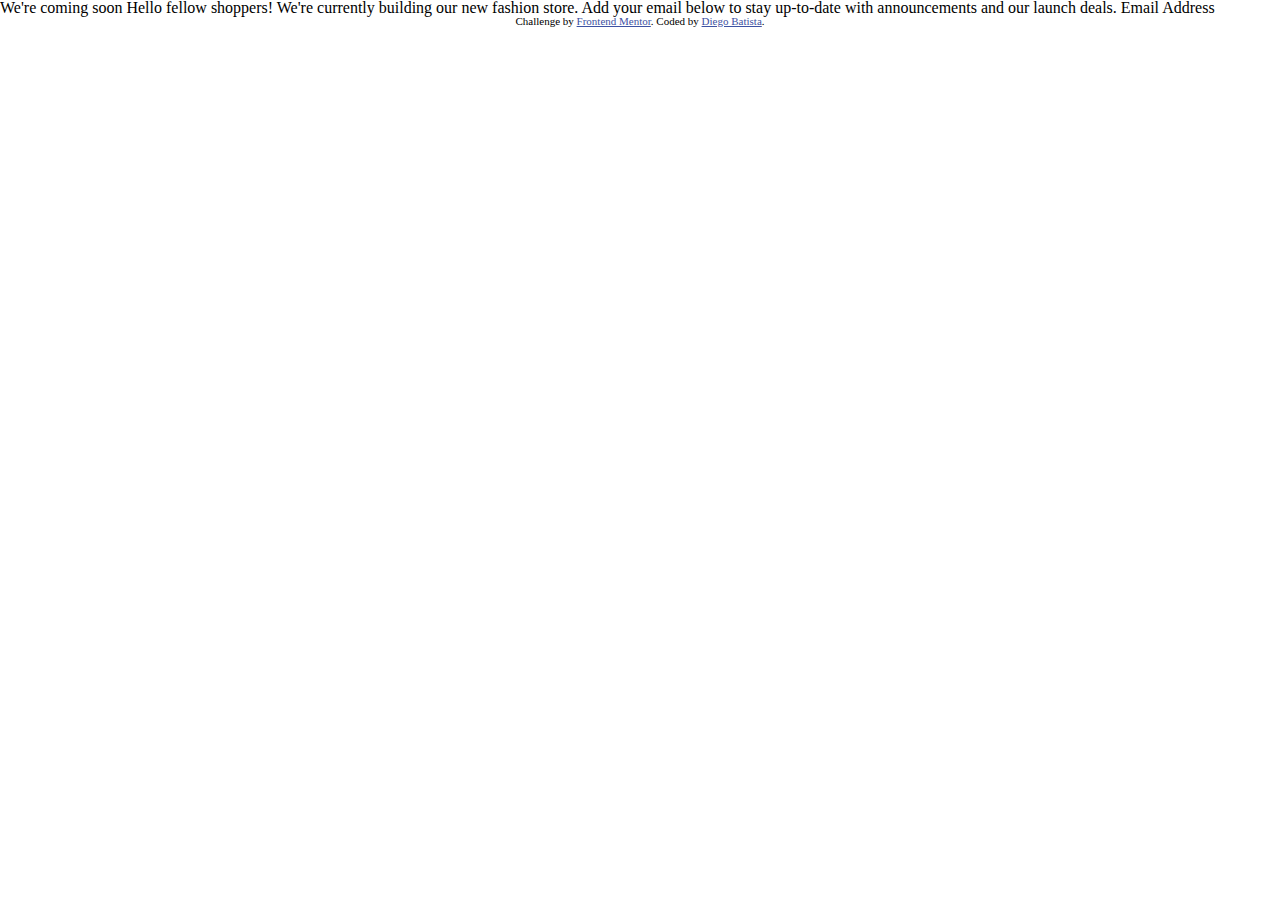
==== Newbie/base-apparel-coming-soon-master/index.html @ d7cc46e0 "New project" ====
<!DOCTYPE html>
<html lang="en">
<head>
  <meta charset="UTF-8">
  <meta name="viewport" content="width=device-width, initial-scale=1.0"> <!-- displays site properly based on user's device -->
  <link rel="icon" type="image/png" sizes="32x32" href="./images/favicon-32x32.png">
  <title>Frontend Mentor | Base Apparel coming soon page</title>
  <link rel="stylesheet" href="css/reset.css">
  <link rel="stylesheet" href="css/style.css">

  <!-- Feel free to remove these styles or customise in your own stylesheet 👍 -->
  <style>
    .attribution { font-size: 11px; text-align: center; }
    .attribution a { color: hsl(228, 45%, 44%); }
  </style>
</head>
<body>

  We're coming soon

  Hello fellow shoppers! We're currently building our new fashion store. 
  Add your email below to stay up-to-date with announcements and our launch deals.

  Email Address
  
  <footer>
    <p class="attribution">
      Challenge by <a href="https://www.frontendmentor.io?ref=challenge" target="_blank">Frontend Mentor</a>. 
      Coded by <a href="#">Diego Batista</a>.
    </p>
  </footer>
</body>
</html>
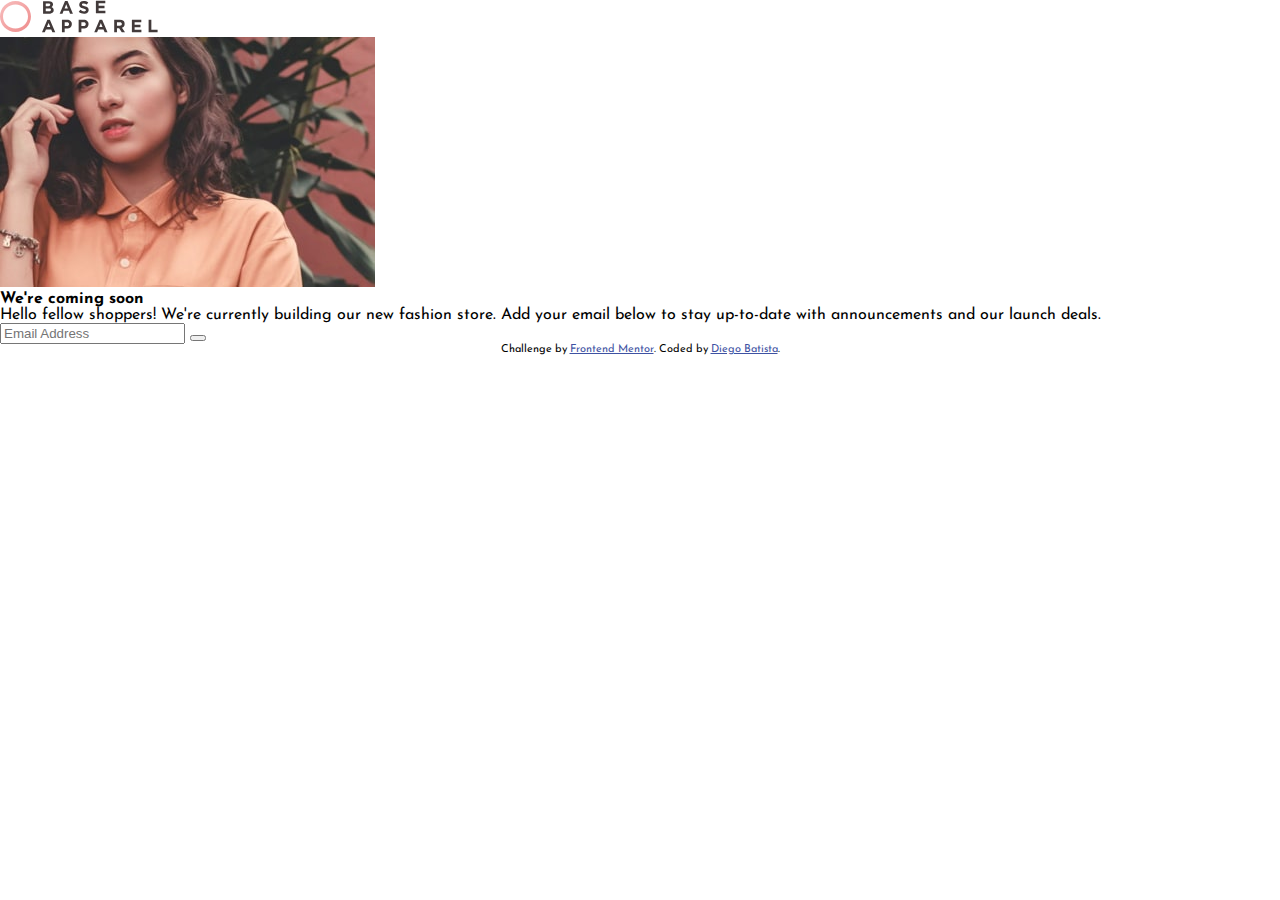
==== commit 354620ee: "Update index.html and style.css" ====
--- a/Newbie/base-apparel-coming-soon-master/index.html
+++ b/Newbie/base-apparel-coming-soon-master/index.html
@@ -1,33 +1,56 @@
 <!DOCTYPE html>
 <html lang="en">
-<head>
-  <meta charset="UTF-8">
-  <meta name="viewport" content="width=device-width, initial-scale=1.0"> <!-- displays site properly based on user's device -->
-  <link rel="icon" type="image/png" sizes="32x32" href="./images/favicon-32x32.png">
-  <title>Frontend Mentor | Base Apparel coming soon page</title>
-  <link rel="stylesheet" href="css/reset.css">
-  <link rel="stylesheet" href="css/style.css">
+  <head>
+    <meta charset="UTF-8">
+    <meta name="viewport" content="width=device-width, initial-scale=1.0"> <!-- displays site properly based on user's device -->
+    <link rel="icon" type="image/png" sizes="32x32" href="./images/favicon-32x32.png">
+    <title>Frontend Mentor | Base Apparel coming soon page</title>
+    <link href="https://fonts.googleapis.com/css?family=Josefin+Sans:300,400,600&display=swap" rel="stylesheet">
+    <link rel="stylesheet" href="css/reset.css">
+    <link rel="stylesheet" href="css/style.css">
 
-  <!-- Feel free to remove these styles or customise in your own stylesheet 👍 -->
-  <style>
-    .attribution { font-size: 11px; text-align: center; }
-    .attribution a { color: hsl(228, 45%, 44%); }
-  </style>
-</head>
-<body>
+    <!-- Feel free to remove these styles or customise in your own stylesheet 👍 -->
+    <style>
+      .attribution { font-size: 11px; text-align: center; }
+      .attribution a { color: hsl(228, 45%, 44%); }
+    </style>
+  </head>
+  <body>
+    <!-- HEADER -->
+    <header>
+      <div class="container">
+        <img src="images/logo.svg" alt="Logomarca">
+      </div>
+    </header>
 
-  We're coming soon
+    <!-- BG, INFO AND EMAIL -->
+    <main>
+      <div class="bg-main">
+        <img src="images/hero-mobile.jpg" alt="Background">
+      </div>
 
-  Hello fellow shoppers! We're currently building our new fashion store. 
-  Add your email below to stay up-to-date with announcements and our launch deals.
+      <div class="inf-email">
+        <div class="inf">
+          <h1>We're <span>coming soon</span></h1>
+          <p>
+            Hello fellow shoppers! We're currently building our new fashion store. 
+            Add your email below to stay up-to-date with announcements and our launch deals.
+          </p>
+        </div> 
 
-  Email Address
-  
-  <footer>
-    <p class="attribution">
-      Challenge by <a href="https://www.frontendmentor.io?ref=challenge" target="_blank">Frontend Mentor</a>. 
-      Coded by <a href="#">Diego Batista</a>.
-    </p>
-  </footer>
-</body>
+        <div class="input-email">
+          <input type="email" placeholder="Email Address">
+          <button class="btn-primary"></button>
+        </div>        
+      </div>
+    </main>    
+    
+    <!-- FOOTER -->
+    <footer>
+      <p class="attribution">
+        Challenge by <a href="https://www.frontendmentor.io?ref=challenge" target="_blank">Frontend Mentor</a>. 
+        Coded by <a href="#">Diego Batista</a>.
+      </p>
+    </footer>
+  </body>
 </html>--- a/Newbie/base-apparel-coming-soon-master/css/style.css
+++ b/Newbie/base-apparel-coming-soon-master/css/style.css
@@ -0,0 +1,3 @@
+body {
+    font-family: 'Josefin Sans', sans-serif;
+}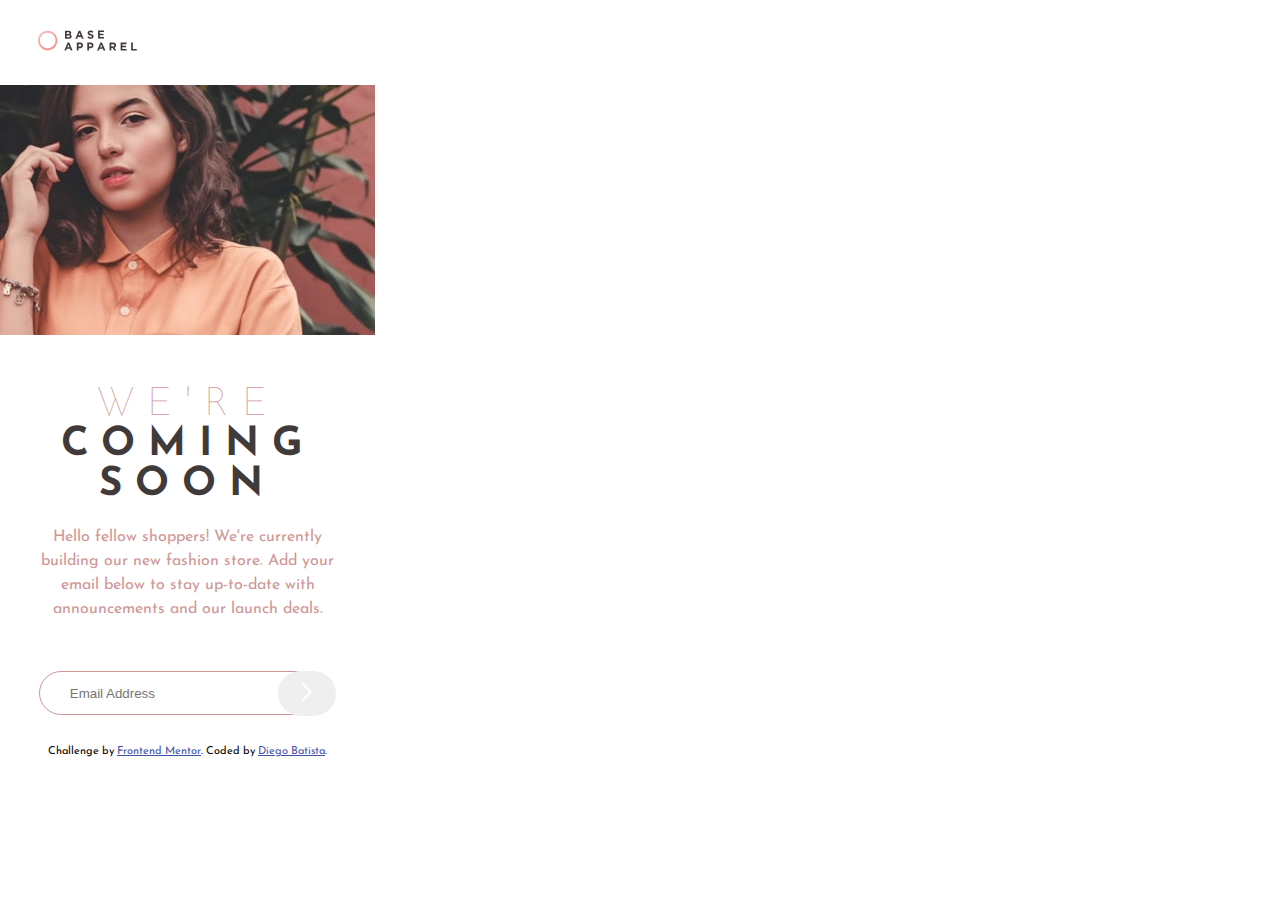
==== commit b13839b0: "Update index.html and style.css" ====
--- a/Newbie/base-apparel-coming-soon-master/index.html
+++ b/Newbie/base-apparel-coming-soon-master/index.html
@@ -17,30 +17,33 @@
   </head>
   <body>
     <!-- HEADER -->
-    <header>
+    <header class="header">
       <div class="container">
-        <img src="images/logo.svg" alt="Logomarca">
+        <img class="logo" src="images/logo.svg" alt="Logomarca">
       </div>
     </header>
 
     <!-- BG, INFO AND EMAIL -->
-    <main>
+    <main class="main">
       <div class="bg-main">
-        <img src="images/hero-mobile.jpg" alt="Background">
       </div>
 
       <div class="inf-email">
         <div class="inf">
-          <h1>We're <span>coming soon</span></h1>
-          <p>
-            Hello fellow shoppers! We're currently building our new fashion store. 
-            Add your email below to stay up-to-date with announcements and our launch deals.
-          </p>
+          <div class="container">
+            <h1>We're <span>coming soon</span></h1>
+            <p>
+              Hello fellow shoppers! We're currently building our new fashion store. 
+              Add your email below to stay up-to-date with announcements and our launch deals.
+            </p>
+          </div>
         </div> 
 
         <div class="input-email">
-          <input type="email" placeholder="Email Address">
-          <button class="btn-primary"></button>
+          <div class="container">
+            <input type="email" placeholder="Email Address">
+            <button><img src="images/icon-arrow.svg" alt="button-arrow"></button>
+          </div>
         </div>        
       </div>
     </main>    
--- a/Newbie/base-apparel-coming-soon-master/css/style.css
+++ b/Newbie/base-apparel-coming-soon-master/css/style.css
@@ -1,3 +1,85 @@
+:root {
+    --des-red: hsl(0, 36%, 70%);
+    --soft-red: hsl(0, 93%, 68%);
+    --dark-red: hsl(0, 6%, 24%);
+}
+
 body {
+    max-width: 375px;
     font-family: 'Josefin Sans', sans-serif;
+    font-size: 16px;
+}
+
+.container {
+    max-width: 80%;
+    margin: 0 auto;
+}
+
+/* HEADER */
+.header {
+    padding: 30px 0;
+}
+
+.header .logo {
+    max-width: 100px;
+}
+
+/* MAIN */
+.main .bg-main {
+    background-image: url(../images/hero-mobile.jpg);
+    width: 100%;
+    height: 250px;
+}
+
+.main .inf {
+    text-align: center;
+    margin: 50px 0;
+}
+
+.main .inf h1 {
+    font-size: 2.5rem;
+    text-transform: uppercase;
+    font-weight: lighter;
+    margin: 0 auto;
+    color: var(--des-red);
+    letter-spacing: .8rem;
+    text-align: center;
+}
+
+.main .inf span {
+    font-weight: 900;
+    color: var(--dark-red);
+}
+
+.main .inf p {
+    color: var(--des-red);
+    line-height: 1.5rem;
+    margin: 20px 0;
+}
+
+.main .input-email .container {
+    max-width: 90%;
+    display: flex;
+    flex-direction: row;
+    margin-bottom: 30px;
+    align-items: center;
+}
+
+.main .input-email input {
+    position: relative;
+    left: 20px;
+    width: 75%;
+    height: 40px;
+    border: 1px solid var(--des-red);
+    border-radius: 30px;
+    padding-left: 30px;
+}
+
+.main .input-email button {
+    position: relative;
+    left: -20px;
+    width: 60px;
+    height: 45px;
+    border: none;
+    border-radius: 25px;
 }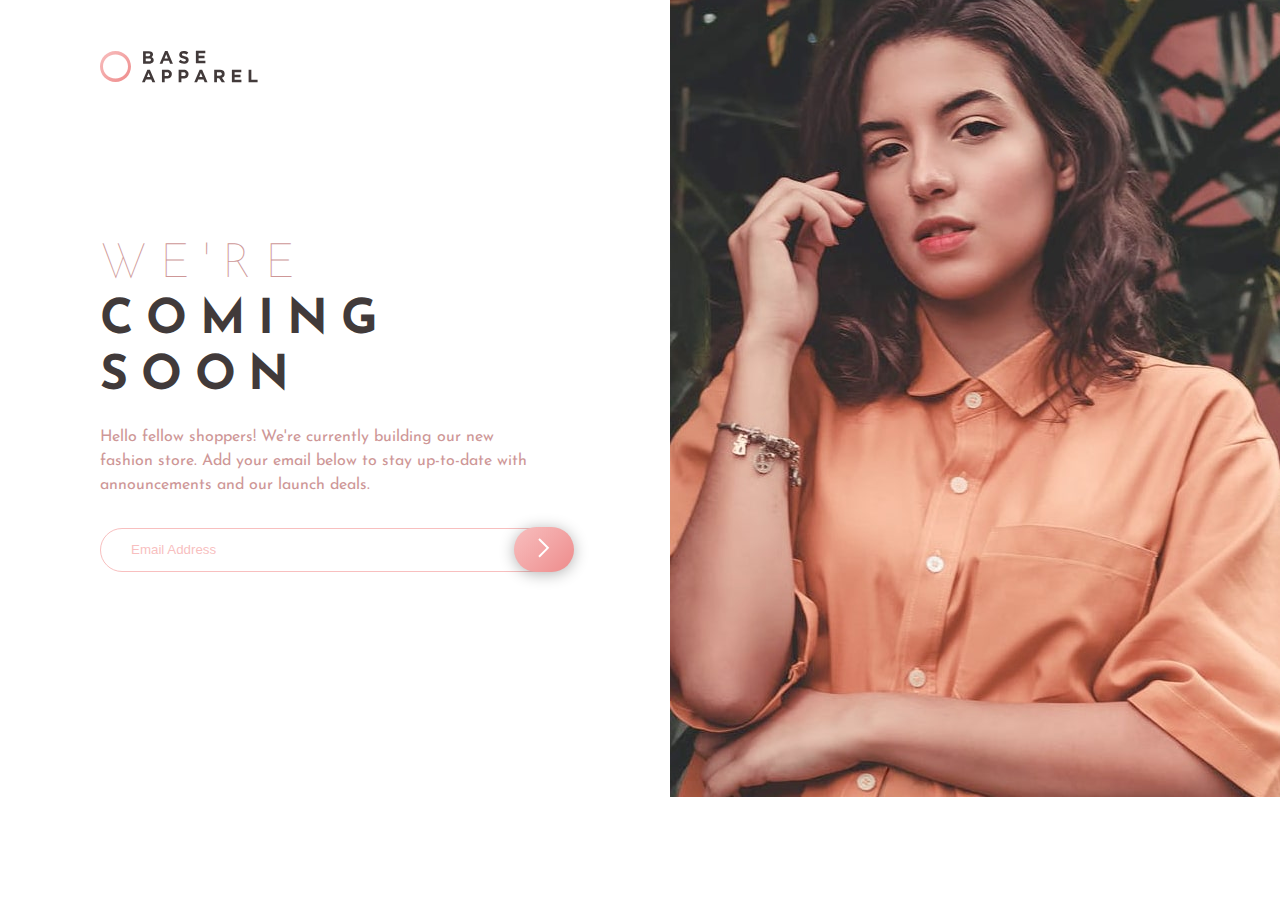
==== commit 91eae6ab: "Update index.html and style.css desktop Ok!" ====
--- a/Newbie/base-apparel-coming-soon-master/index.html
+++ b/Newbie/base-apparel-coming-soon-master/index.html
@@ -8,12 +8,6 @@
     <link href="https://fonts.googleapis.com/css?family=Josefin+Sans:300,400,600&display=swap" rel="stylesheet">
     <link rel="stylesheet" href="css/reset.css">
     <link rel="stylesheet" href="css/style.css">
-
-    <!-- Feel free to remove these styles or customise in your own stylesheet 👍 -->
-    <style>
-      .attribution { font-size: 11px; text-align: center; }
-      .attribution a { color: hsl(228, 45%, 44%); }
-    </style>
   </head>
   <body>
     <!-- HEADER -->
@@ -25,8 +19,7 @@
 
     <!-- BG, INFO AND EMAIL -->
     <main class="main">
-      <div class="bg-main">
-      </div>
+      <div class="bg-main"></div>
 
       <div class="inf-email">
         <div class="inf">
@@ -46,14 +39,6 @@
           </div>
         </div>        
       </div>
-    </main>    
-    
-    <!-- FOOTER -->
-    <footer>
-      <p class="attribution">
-        Challenge by <a href="https://www.frontendmentor.io?ref=challenge" target="_blank">Frontend Mentor</a>. 
-        Coded by <a href="#">Diego Batista</a>.
-      </p>
-    </footer>
+    </main>
   </body>
 </html>--- a/Newbie/base-apparel-coming-soon-master/css/style.css
+++ b/Newbie/base-apparel-coming-soon-master/css/style.css
@@ -33,7 +33,7 @@
 
 .main .inf {
     text-align: center;
-    margin: 50px 0;
+    margin-top: 50px;
 }
 
 .main .inf h1 {
@@ -61,7 +61,6 @@
     max-width: 90%;
     display: flex;
     flex-direction: row;
-    margin-bottom: 30px;
     align-items: center;
 }
 
@@ -70,9 +69,13 @@
     left: 20px;
     width: 75%;
     height: 40px;
-    border: 1px solid var(--des-red);
+    border: 1px solid hsl(0, 80%, 86%);
     border-radius: 30px;
     padding-left: 30px;
+}
+
+.main .input-email input::placeholder {
+    color: hsl(0, 80%, 86%);
 }
 
 .main .input-email button {
@@ -82,4 +85,72 @@
     height: 45px;
     border: none;
     border-radius: 25px;
+    background-image: linear-gradient(135deg, hsl(0, 80%, 86%), hsl(0, 74%, 74%));
+    box-shadow: 0 2px 15px rgba(0, 0, 0, 0.3);
+}
+
+/* BREAKPOINT DESKTOP */
+@media (min-width: 992px) {
+    body {
+        max-width: 100%;
+    }
+
+    .container {
+        max-width: 70%;
+        margin: 0;
+        margin-left: 100px;
+    }
+
+    .header {
+        max-width: 500px;
+        padding: 50px 0 100px 0;
+    }
+
+    .header .logo {
+        max-width: 300px;
+    }
+
+    .main {
+        display: flex;
+        flex-direction: row-reverse;
+        justify-content: space-between;
+        height: 500px;
+    }
+
+    .main .bg-main {
+        background-image: url(../images/hero-desktop.jpg);
+        width: 610px;
+        height: 800px;
+        position: relative;
+        top: -190px;
+    }
+
+    .main .inf h1 {
+        font-size: 3rem;
+        text-align: left;
+        line-height: 3.5rem;
+    }
+
+    .main .inf p {
+        text-align: left;
+    }
+
+    .main .inf-email {
+        height: 500px;
+        max-width: 50%;
+    }
+
+    .main .input-email {
+        margin-top: 30px;
+    }
+
+    .main .input-email button {
+        cursor: pointer;
+    }
+
+    .main .input-email .container {
+        margin: 0;
+        margin-left: 80px;
+    }
+
 }